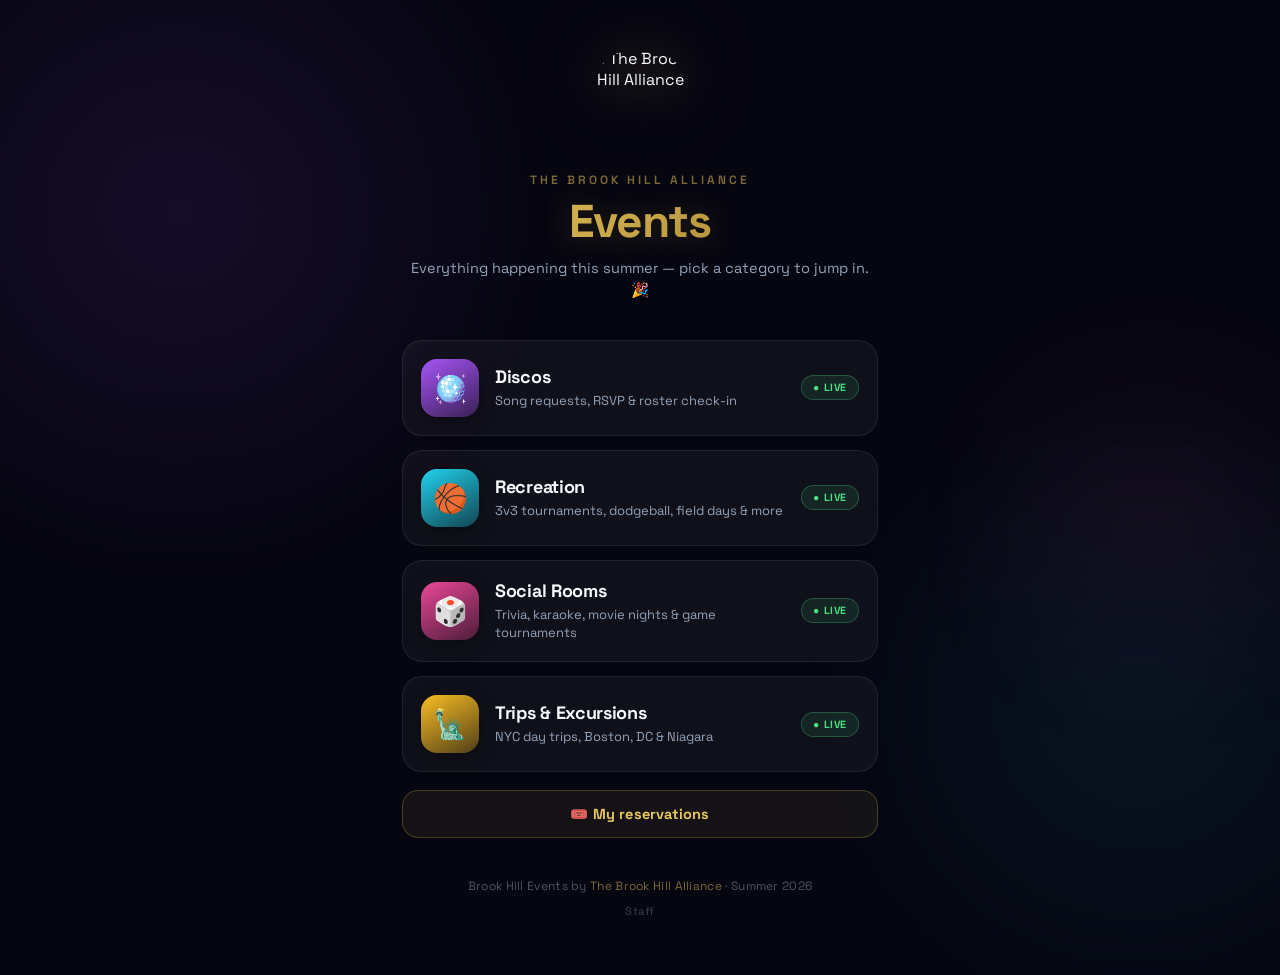
==== public/index.html @ 0c6da63a "Per-session programming + Trips & Excursions section - data.js: every Recreation and Social Rooms se" ====
<!DOCTYPE html>
<html lang="en">
<head>
<meta charset="utf-8">
<meta name="viewport" content="width=device-width, initial-scale=1, viewport-fit=cover">
<meta name="theme-color" content="#060611">
<link rel="preconnect" href="https://www.gstatic.com" crossorigin>
<link rel="preconnect" href="https://fonts.googleapis.com">
<link rel="preconnect" href="https://fonts.gstatic.com" crossorigin>
<title>Brook Hill Events</title>
<meta name="description" content="The Brook Hill Alliance — summer events hub. Discos, recreation, social games and more.">
<link rel="icon" href="uploads/bha-logo.png">
<link rel="apple-touch-icon" href="uploads/bha-logo.png">
<link href="https://fonts.googleapis.com/css2?family=Space+Grotesk:wght@400;500;600;700;800&family=DM+Mono:wght@500&display=swap" rel="stylesheet">
<style>
  *{box-sizing:border-box;-webkit-tap-highlight-color:transparent;margin:0;padding:0;}
  html,body{background:#060611;color:#f8fafc;font-family:'Space Grotesk',sans-serif;overflow-x:hidden;color-scheme:dark;}
  a{text-decoration:none;color:inherit;}
  @keyframes float{0%,100%{transform:translateY(0)}50%{transform:translateY(-9px)}}
  @keyframes bg-pulse{0%,100%{transform:scale(0.92);opacity:0.45}50%{transform:scale(1.14);opacity:0.85}}
  @keyframes rise{0%{transform:translateY(26px);opacity:0}100%{transform:translateY(0);opacity:1}}
  @keyframes glow{0%,100%{box-shadow:0 0 24px rgba(168,85,247,0.35),0 6px 20px rgba(0,0,0,0.4)}50%{box-shadow:0 0 44px rgba(168,85,247,0.6),0 8px 28px rgba(0,0,0,0.5)}}
  @keyframes float-logo{0%,100%{transform:translateY(0)}50%{transform:translateY(-7px)}}

  /* ambient glow orbs */
  .orb{position:fixed;border-radius:50%;pointer-events:none;z-index:0;filter:blur(4px);}
  .orb.a{top:-22%;left:-18%;width:64vw;height:64vw;background:radial-gradient(circle,rgba(168,85,247,0.10) 0%,transparent 65%);animation:float 16s ease-in-out infinite;}
  .orb.b{bottom:-20%;right:-18%;width:58vw;height:58vw;background:radial-gradient(circle,rgba(34,211,238,0.07) 0%,transparent 65%);animation:float 20s ease-in-out infinite reverse;}
  .orb.c{top:30%;right:-10%;width:40vw;height:40vw;background:radial-gradient(circle,rgba(236,72,153,0.06) 0%,transparent 65%);animation:float 24s ease-in-out infinite;}

  .wrap{position:relative;z-index:1;max-width:520px;margin:0 auto;padding:48px 22px 56px;min-height:100svh;display:flex;flex-direction:column;}

  /* header */
  header{text-align:center;margin-bottom:38px;animation:rise 0.7s cubic-bezier(0.2,0.7,0.25,1) both;}
  .logo{width:104px;height:104px;border-radius:50%;display:block;margin:0 auto 20px;animation:float-logo 6s ease-in-out infinite;
        filter:drop-shadow(0 0 22px rgba(201,168,76,0.65)) drop-shadow(0 0 52px rgba(201,168,76,0.32));}
  .kicker{font-size:12px;font-weight:600;letter-spacing:3px;text-transform:uppercase;color:rgba(201,168,76,0.62);margin-bottom:10px;}
  h1{font-size:46px;font-weight:800;letter-spacing:-1px;line-height:1;
     background:linear-gradient(135deg,#E7C75A 0%,#C9A84C 48%,#9C7A2E 100%);-webkit-background-clip:text;background-clip:text;-webkit-text-fill-color:transparent;color:#C9A84C;
     text-shadow:0 2px 30px rgba(201,168,76,0.28);}
  .sub{font-size:14.5px;color:#94a3b8;margin-top:14px;line-height:1.5;}

  /* cards */
  .cards{display:flex;flex-direction:column;gap:14px;}
  .card{position:relative;display:flex;align-items:center;gap:16px;padding:18px 18px;border-radius:20px;
        background:rgba(255,255,255,0.045);border:1.5px solid rgba(255,255,255,0.08);
        transition:transform .14s ease,border-color .14s ease,background .14s ease;animation:rise 0.6s cubic-bezier(0.2,0.7,0.25,1) both;}
  .card.live{cursor:pointer;}
  .card.live:hover{transform:translateY(-2px);background:rgba(255,255,255,0.07);}
  .card.live:active{transform:scale(0.99);}
  .card.soon{opacity:0.66;}
  .ic{flex-shrink:0;width:58px;height:58px;border-radius:16px;display:flex;align-items:center;justify-content:center;font-size:28px;
      box-shadow:0 4px 18px rgba(0,0,0,0.35);}
  .body{flex:1;min-width:0;}
  .body .t{font-size:18px;font-weight:700;letter-spacing:-0.3px;color:#f8fafc;}
  .body .d{font-size:13px;color:#94a3b8;margin-top:4px;line-height:1.45;}
  .arrow{flex-shrink:0;font-size:22px;padding-left:2px;}
  .pill{flex-shrink:0;font-size:10.5px;font-weight:700;letter-spacing:0.6px;text-transform:uppercase;
        padding:5px 11px;border-radius:20px;background:rgba(148,163,184,0.12);border:1px solid rgba(148,163,184,0.25);color:#94a3b8;white-space:nowrap;}
  .pill.go{background:rgba(74,222,128,0.1);border-color:rgba(74,222,128,0.28);color:#4ade80;}

  .myres{display:flex;align-items:center;justify-content:center;gap:8px;margin-top:18px;padding:14px;border-radius:16px;
         background:rgba(201,168,76,0.08);border:1.5px solid rgba(201,168,76,0.28);color:#E7C75A;
         font-size:14.5px;font-weight:700;letter-spacing:0.2px;animation:rise 0.6s .32s both;transition:transform .14s ease,background .14s ease;}
  .myres:hover{transform:translateY(-2px);background:rgba(201,168,76,0.13);}
  .myres:active{transform:scale(0.99);}

  footer{margin-top:auto;padding-top:40px;text-align:center;color:#4b5563;font-size:12px;letter-spacing:0.3px;animation:rise 0.7s 0.2s both;}
  footer .gold{color:rgba(201,168,76,0.6);}
  footer .staff{display:inline-block;margin-top:10px;color:#374151;font-size:11px;letter-spacing:0.5px;}
  footer .staff:hover{color:#64748b;}
</style>
</head>
<body>
  <div class="orb a"></div>
  <div class="orb b"></div>
  <div class="orb c"></div>

  <div class="wrap">
    <header>
      <img class="logo" src="uploads/bha-logo.png" alt="The Brook Hill Alliance" />
      <div class="kicker">The Brook Hill Alliance</div>
      <h1>Events</h1>
      <p class="sub">Everything happening this summer — pick a category to jump in. 🎉</p>
    </header>

    <div class="cards">

      <!-- DISCOS — live -->
      <a class="card live" href="https://brookhill-disco-2026.web.app/" style="animation-delay:.05s;">
        <div class="ic" style="background:linear-gradient(150deg,#a855f7 0%, rgba(0,0,0,0.3) 140%);">🪩</div>
        <div class="body">
          <div class="t">Discos</div>
          <div class="d">Song requests, RSVP & roster check-in</div>
        </div>
        <span class="pill go">● Live</span>
      </a>

      <!-- RECREATION — live -->
      <a class="card live" href="recreation.html" style="animation-delay:.12s;">
        <div class="ic" style="background:linear-gradient(150deg,#22d3ee 0%, rgba(0,0,0,0.3) 140%);">🏀</div>
        <div class="body">
          <div class="t">Recreation</div>
          <div class="d">3v3 tournaments, dodgeball, field days & more</div>
        </div>
        <span class="pill go">● Live</span>
      </a>

      <!-- SOCIAL ROOMS — live -->
      <a class="card live" href="social-rooms.html" style="animation-delay:.19s;">
        <div class="ic" style="background:linear-gradient(150deg,#ec4899 0%, rgba(0,0,0,0.3) 140%);">🎲</div>
        <div class="body">
          <div class="t">Social Rooms</div>
          <div class="d">Trivia, karaoke, movie nights & game tournaments</div>
        </div>
        <span class="pill go">● Live</span>
      </a>

      <!-- TRIPS — live -->
      <a class="card live" href="trips.html" style="animation-delay:.26s;">
        <div class="ic" style="background:linear-gradient(150deg,#fbbf24 0%, rgba(0,0,0,0.3) 140%);">🗽</div>
        <div class="body">
          <div class="t">Trips &amp; Excursions</div>
          <div class="d">NYC day trips, Boston, DC &amp; Niagara</div>
        </div>
        <span class="pill go">● Live</span>
      </a>

    </div>

    <a class="myres" href="my-reservations.html">🎟️ My reservations</a>

    <footer>
      Brook Hill Events by <span class="gold">The Brook Hill Alliance</span> · Summer 2026
      <br><a class="staff" href="staff.html">Staff</a>
    </footer>
  </div>
</body>
</html>
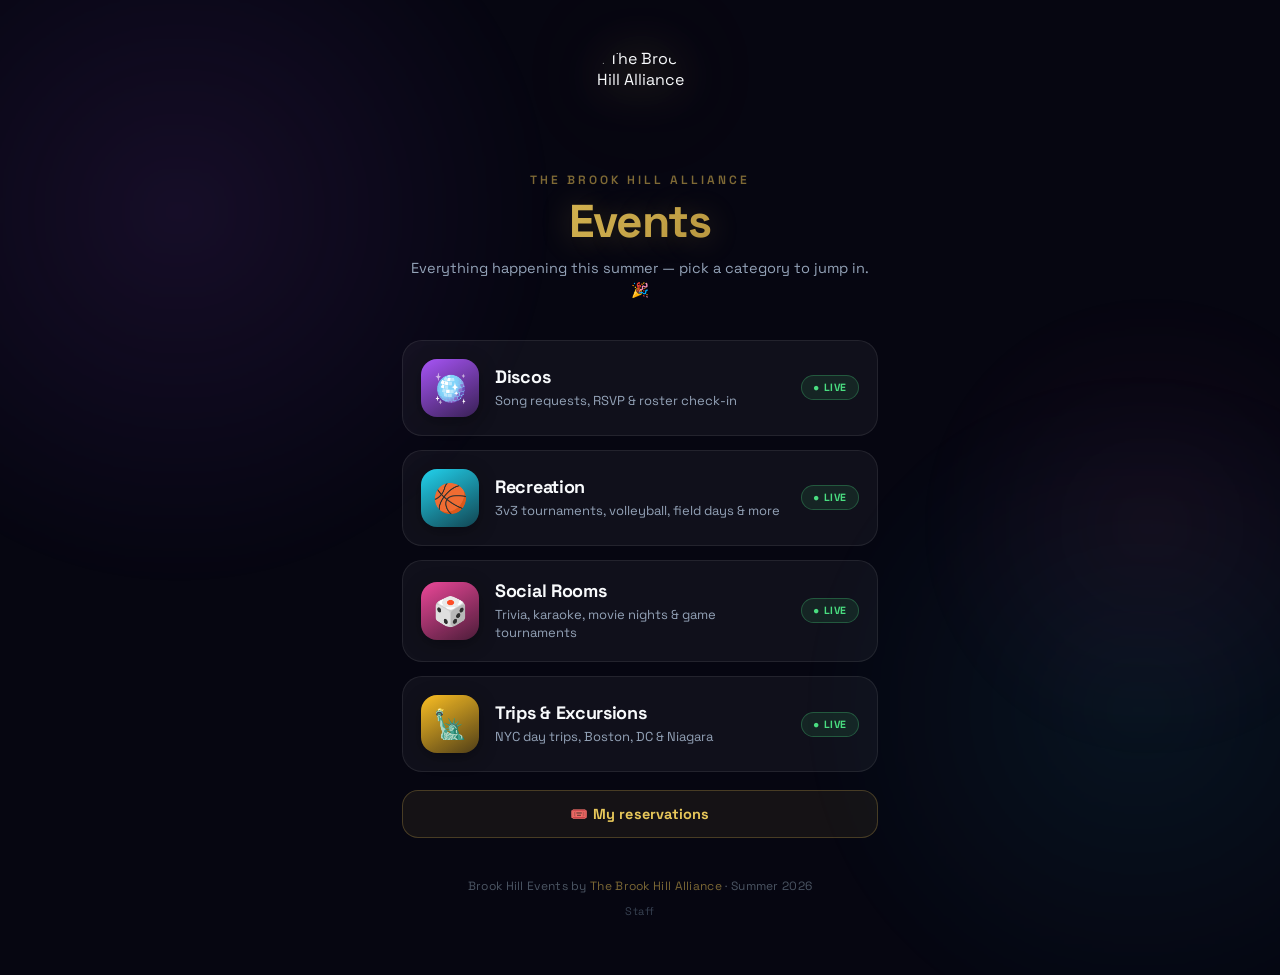
==== commit 272ef82e: "Remove dodgeball (not allowed per program policy); swap in ultimate frisbee + volleyball championshi" ====
--- a/public/index.html
+++ b/public/index.html
@@ -101,7 +101,7 @@
         <div class="ic" style="background:linear-gradient(150deg,#22d3ee 0%, rgba(0,0,0,0.3) 140%);">🏀</div>
         <div class="body">
           <div class="t">Recreation</div>
-          <div class="d">3v3 tournaments, dodgeball, field days & more</div>
+          <div class="d">3v3 tournaments, volleyball, field days & more</div>
         </div>
         <span class="pill go">● Live</span>
       </a>
